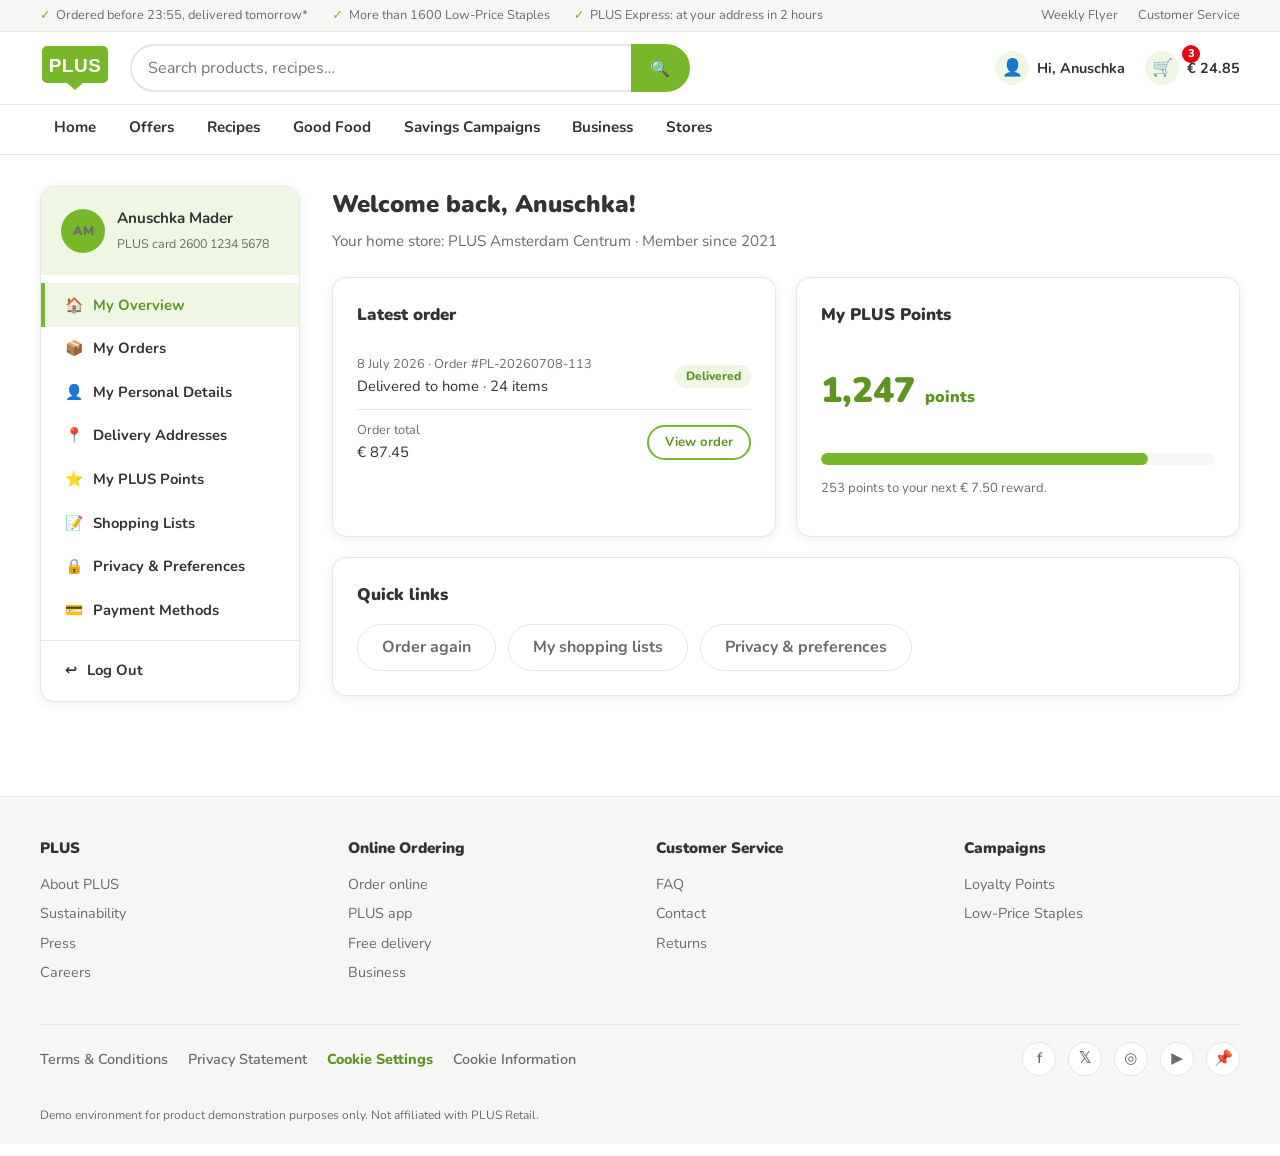
==== account.html @ 3b0ef6b6 "Add files via upload" ====
<!DOCTYPE html>
<!-- DEMO ENVIRONMENT — NOT AFFILIATED WITH PLUS RETAIL. For product demonstration purposes only. -->
<html lang="en">
<head>
  <meta charset="UTF-8">
  <meta name="viewport" content="viewport-fit=cover, width=device-width, initial-scale=1">
  <meta name="robots" content="noindex, nofollow">
  <title>My Account — PLUS Supermarket | Demo</title>

  <!-- ===== ONETRUST CMP SCRIPTS — INSERT HERE ===== -->
  <!-- OneTrust Cookies Consent Notice start -->
  <!-- OneTrust Cookies Consent Notice end -->
  <!-- ============================================== -->

  <link rel="preconnect" href="https://fonts.googleapis.com">
  <link rel="preconnect" href="https://fonts.gstatic.com" crossorigin>
  <link href="https://fonts.googleapis.com/css2?family=Nunito:wght@400;600;700;800;900&display=swap" rel="stylesheet">
  <link rel="stylesheet" href="assets/css/styles.css">
</head>
<body>

  <!-- Top utility bar -->
  <div class="utility-bar">
    <div class="container">
      <span>Ordered before 23:55, delivered tomorrow*</span>
      <span>More than 1600 Low-Price Staples</span>
      <span>PLUS Express: at your address in 2 hours</span>
      <nav class="utility-links" aria-label="Service links">
        <a href="#">Weekly Flyer</a>
        <a href="#">Customer Service</a>
      </nav>
    </div>
  </div>

  <!-- Header -->
  <header class="site-header" id="site-header">
    <div class="container header-main">
      <a class="logo" href="index.html" aria-label="PLUS home">
        <img src="assets/img/plus-logo.svg" alt="PLUS" width="70" height="48">
      </a>

      <form class="search" role="search" onsubmit="return false;">
        <label class="visually-hidden" for="site-search">Search</label>
        <input id="site-search" type="search" placeholder="Search products, recipes…">
        <button type="submit" aria-label="Search">🔍</button>
      </form>

      <div class="header-actions">
        <a class="header-action" href="account.html" aria-current="page">
          <span class="icon" aria-hidden="true">👤</span>
          <span class="action-text">Hi, Anuschka</span>
        </a>
        <a class="header-action cart" href="#" aria-label="Shopping cart, 3 items, 24 euros 85">
          <span class="icon" aria-hidden="true">🛒</span>
          <span class="cart-badge" aria-hidden="true">3</span>
          <span class="action-text">€ 24.85</span>
        </a>
      </div>
    </div>

    <nav class="main-nav" aria-label="Main">
      <div class="container">
        <ul>
          <li><a href="index.html">Home</a></li>
          <li><a href="#">Offers</a></li>
          <li><a href="#">Recipes</a></li>
          <li><a href="#">Good Food</a></li>
          <li><a href="#">Savings Campaigns</a></li>
          <li><a href="#">Business</a></li>
          <li><a href="#">Stores</a></li>
        </ul>
      </div>
    </nav>
  </header>

  <main>
    <div class="container account-layout">

      <!-- Sidebar -->
      <aside class="account-sidebar">
        <div class="account-user">
          <span class="account-avatar" aria-hidden="true">AM</span>
          <div>
            <strong>Anuschka Mader</strong>
            <span>PLUS card 2600 1234 5678</span>
          </div>
        </div>
        <ul class="account-nav" role="tablist" aria-label="Account sections">
          <li><button data-panel="overview" aria-current="true"><span aria-hidden="true">🏠</span> My Overview</button></li>
          <li><button data-panel="orders"><span aria-hidden="true">📦</span> My Orders</button></li>
          <li><button data-panel="details"><span aria-hidden="true">👤</span> My Personal Details</button></li>
          <li><button data-panel="addresses"><span aria-hidden="true">📍</span> Delivery Addresses</button></li>
          <li><button data-panel="points"><span aria-hidden="true">⭐</span> My PLUS Points</button></li>
          <li><button data-panel="lists"><span aria-hidden="true">📝</span> Shopping Lists</button></li>
          <li><button data-panel="privacy"><span aria-hidden="true">🔒</span> Privacy &amp; Preferences</button></li>
          <li><button data-panel="payments"><span aria-hidden="true">💳</span> Payment Methods</button></li>
          <li class="nav-sep" role="presentation"></li>
          <li><button type="button"><span aria-hidden="true">↩</span> Log Out</button></li>
        </ul>
      </aside>

      <!-- Panels -->
      <div class="account-content">

        <!-- My Overview -->
        <section class="account-panel active" id="panel-overview" aria-label="My Overview">
          <h1>Welcome back, Anuschka!</h1>
          <p class="panel-sub">Your home store: PLUS Amsterdam Centrum · Member since 2021</p>

          <div class="card-grid-2">
            <div class="card">
              <h2>Latest order</h2>
              <div class="detail-row">
                <div>
                  <span class="detail-label">8 July 2026 · Order #PL-20260708-113</span>
                  Delivered to home · 24 items
                </div>
                <span class="status-pill">Delivered</span>
              </div>
              <div class="detail-row">
                <div><span class="detail-label">Order total</span>€ 87.45</div>
                <button class="btn btn-secondary" type="button">View order</button>
              </div>
            </div>
            <div class="card">
              <h2>My PLUS Points</h2>
              <p class="points-balance">1,247 <span style="font-size:1rem;">points</span></p>
              <div class="progress" role="progressbar" aria-valuenow="1247" aria-valuemin="0" aria-valuemax="1500" aria-label="Progress to next reward">
                <div class="progress-bar" style="width: 83%;"></div>
              </div>
              <p class="progress-note">253 points to your next € 7.50 reward.</p>
            </div>
          </div>

          <div class="card">
            <h2>Quick links</h2>
            <div class="pref-actions" style="margin-top:0;">
              <button class="btn btn-ghost" type="button" data-goto="orders">Order again</button>
              <button class="btn btn-ghost" type="button" data-goto="lists">My shopping lists</button>
              <button class="btn btn-ghost" type="button" data-goto="privacy">Privacy &amp; preferences</button>
            </div>
          </div>
        </section>

        <!-- My Orders -->
        <section class="account-panel" id="panel-orders" aria-label="My Orders">
          <h1>My Orders</h1>
          <p class="panel-sub">Your recent orders at PLUS.</p>
          <div class="card">
            <table class="data-table">
              <thead>
                <tr><th>Date</th><th>Order no.</th><th>Store</th><th>Total</th><th>Status</th><th></th></tr>
              </thead>
              <tbody>
                <tr>
                  <td>8 Jul 2026</td><td>PL-20260708-113</td><td>PLUS Amsterdam Centrum</td><td>€ 87.45</td>
                  <td><span class="status-pill">Delivered</span></td>
                  <td><button class="btn btn-ghost" type="button">View</button></td>
                </tr>
                <tr>
                  <td>24 Jun 2026</td><td>PL-20260624-078</td><td>PLUS Amsterdam Centrum</td><td>€ 56.12</td>
                  <td><span class="status-pill">Delivered</span></td>
                  <td><button class="btn btn-ghost" type="button">View</button></td>
                </tr>
                <tr>
                  <td>11 Jun 2026</td><td>PL-20260611-041</td><td>PLUS Express</td><td>€ 19.90</td>
                  <td><span class="status-pill">Delivered</span></td>
                  <td><button class="btn btn-ghost" type="button">View</button></td>
                </tr>
              </tbody>
            </table>
          </div>
        </section>

        <!-- My Personal Details -->
        <section class="account-panel" id="panel-details" aria-label="My Personal Details">
          <h1>My Personal Details</h1>
          <p class="panel-sub">Keep your details up to date so we can serve you better.</p>
          <div class="card">
            <div class="detail-row">
              <div><span class="detail-label">Full name</span>Anuschka Mader</div>
              <button class="btn btn-ghost" type="button">Edit</button>
            </div>
            <div class="detail-row">
              <div><span class="detail-label">Date of birth</span>14-03-1987</div>
              <button class="btn btn-ghost" type="button">Edit</button>
            </div>
            <div class="detail-row">
              <div><span class="detail-label">Email address</span>anuschka.mader@example.com</div>
              <button class="btn btn-ghost" type="button">Edit</button>
            </div>
            <div class="detail-row">
              <div><span class="detail-label">Phone number</span>+31 6 12 34 56 78</div>
              <button class="btn btn-ghost" type="button">Edit</button>
            </div>
            <div class="detail-row">
              <div><span class="detail-label">PLUS card number</span>2600 1234 5678</div>
              <button class="btn btn-ghost" type="button">Edit</button>
            </div>
          </div>
        </section>

        <!-- Delivery Addresses -->
        <section class="account-panel" id="panel-addresses" aria-label="Delivery Addresses">
          <h1>Delivery Addresses</h1>
          <p class="panel-sub">Where should we deliver your groceries?</p>
          <div class="card">
            <div class="detail-row">
              <div><span class="detail-label">Home · default</span>Keizersgracht 123, 1015 CJ Amsterdam</div>
              <button class="btn btn-ghost" type="button">Edit</button>
            </div>
            <div class="detail-row">
              <div><span class="detail-label">Work</span>Herengracht 456, 1017 CA Amsterdam</div>
              <button class="btn btn-ghost" type="button">Edit</button>
            </div>
            <div class="detail-row">
              <div></div>
              <button class="btn btn-secondary" type="button">Add address</button>
            </div>
          </div>
        </section>

        <!-- My PLUS Points -->
        <section class="account-panel" id="panel-points" aria-label="My PLUS Points">
          <h1>My PLUS Points</h1>
          <p class="panel-sub">Save points with every purchase and redeem them for rewards.</p>
          <div class="card">
            <h2>Balance</h2>
            <p class="points-balance">1,247 <span style="font-size:1rem;">points</span></p>
            <div class="progress" role="progressbar" aria-valuenow="1247" aria-valuemin="0" aria-valuemax="1500" aria-label="Progress to next reward">
              <div class="progress-bar" style="width: 83%;"></div>
            </div>
            <p class="progress-note">253 points to your next € 7.50 reward.</p>
          </div>
          <div class="card">
            <h2>Recent point activity</h2>
            <table class="data-table">
              <thead><tr><th>Date</th><th>Activity</th><th>Points</th></tr></thead>
              <tbody>
                <tr><td>8 Jul 2026</td><td>Order PL-20260708-113</td><td>+87</td></tr>
                <tr><td>1 Jul 2026</td><td>Bonus: summer campaign</td><td>+150</td></tr>
                <tr><td>24 Jun 2026</td><td>Order PL-20260624-078</td><td>+56</td></tr>
                <tr><td>15 Jun 2026</td><td>Reward redeemed</td><td>−500</td></tr>
              </tbody>
            </table>
          </div>
        </section>

        <!-- Shopping Lists -->
        <section class="account-panel" id="panel-lists" aria-label="Shopping Lists">
          <h1>Shopping Lists</h1>
          <p class="panel-sub">Plan your groceries ahead.</p>
          <div class="card">
            <div class="detail-row">
              <div><span class="detail-label">12 items</span>Weekly basics</div>
              <button class="btn btn-ghost" type="button">Open</button>
            </div>
            <div class="detail-row">
              <div><span class="detail-label">8 items</span>BBQ Saturday</div>
              <button class="btn btn-ghost" type="button">Open</button>
            </div>
            <div class="detail-row">
              <div></div>
              <button class="btn btn-secondary" type="button">New list</button>
            </div>
          </div>
        </section>

        <!-- Privacy & Preferences (UCPM demo centerpiece) -->
        <section class="account-panel" id="panel-privacy" aria-label="Privacy and Preferences">
          <h1>Privacy &amp; Preferences</h1>
          <p class="panel-sub">You decide how we contact you and how your data is used. Change your choices at any time — they take effect immediately.</p>

          <!--
            UCPM INTEGRATION HOOKS:
            Each control carries a data-purpose-id attribute. Wire these to the
            consent platform's collection point / purpose IDs, replacing the
            localStorage persistence in assets/js/preferences.js with real
            consent API receipts (create/update transaction per save).
          -->

          <form id="preference-form" novalidate>

            <div class="card pref-group">
              <h2>Communication channels</h2>
              <p class="pref-group-desc">Choose how you'd like to hear from us.</p>

              <div class="pref-row">
                <div>
                  <span class="pref-label" id="lbl-email">Email newsletter</span>
                  <p class="pref-desc">Offers, campaigns and inspiration by email.</p>
                </div>
                <span class="switch">
                  <input type="checkbox" data-purpose-id="email-marketing" aria-labelledby="lbl-email" checked>
                  <span class="slider"></span>
                </span>
              </div>

              <div class="pref-row">
                <div>
                  <span class="pref-label" id="lbl-sms">SMS / text messages</span>
                  <p class="pref-desc">Short updates about offers and your orders.</p>
                </div>
                <span class="switch">
                  <input type="checkbox" data-purpose-id="sms-marketing" aria-labelledby="lbl-sms">
                  <span class="slider"></span>
                </span>
              </div>

              <div class="pref-row">
                <div>
                  <span class="pref-label" id="lbl-push">Push notifications (PLUS app)</span>
                  <p class="pref-desc">Notifications on your phone via the PLUS app.</p>
                </div>
                <span class="switch">
                  <input type="checkbox" data-purpose-id="push-marketing" aria-labelledby="lbl-push" checked>
                  <span class="slider"></span>
                </span>
              </div>

              <div class="pref-row">
                <div>
                  <span class="pref-label" id="lbl-post">Postal mail (weekly flyer)</span>
                  <p class="pref-desc">The paper flyer in your letterbox every week.</p>
                </div>
                <span class="switch">
                  <input type="checkbox" data-purpose-id="postal-marketing" aria-labelledby="lbl-post" checked>
                  <span class="slider"></span>
                </span>
              </div>
            </div>

            <div class="card pref-group">
              <h2>Topics of interest</h2>
              <p class="pref-group-desc">Tell us what you care about — we'll tailor our updates.</p>
              <div class="choice-grid">
                <label class="choice"><input type="checkbox" data-purpose-id="topic-offers" checked> Weekly offers</label>
                <label class="choice"><input type="checkbox" data-purpose-id="topic-recipes" checked> Recipes &amp; inspiration</label>
                <label class="choice"><input type="checkbox" data-purpose-id="topic-bbq"> BBQ &amp; seasonal</label>
                <label class="choice"><input type="checkbox" data-purpose-id="topic-wine"> Wine &amp; specialty</label>
                <label class="choice"><input type="checkbox" data-purpose-id="topic-sustainability" checked> Sustainability news</label>
                <label class="choice"><input type="checkbox" data-purpose-id="topic-loyalty"> Loyalty campaign updates</label>
              </div>
            </div>

            <div class="card pref-group">
              <h2>Contact frequency</h2>
              <p class="pref-group-desc">How often may we contact you?</p>
              <div class="radio-stack" role="radiogroup" aria-label="Contact frequency">
                <label class="choice">
                  <input type="radio" name="frequency" value="all" data-purpose-id="frequency" checked>
                  <span>All updates<span class="choice-desc">2–3× per week — never miss an offer.</span></span>
                </label>
                <label class="choice">
                  <input type="radio" name="frequency" value="weekly" data-purpose-id="frequency">
                  <span>Weekly digest<span class="choice-desc">One email with the highlights, every Monday.</span></span>
                </label>
                <label class="choice">
                  <input type="radio" name="frequency" value="monthly" data-purpose-id="frequency">
                  <span>Monthly digest<span class="choice-desc">A monthly round-up of the best campaigns.</span></span>
                </label>
                <label class="choice">
                  <input type="radio" name="frequency" value="essential" data-purpose-id="frequency">
                  <span>Only essential service messages<span class="choice-desc">Order confirmations and account notices only.</span></span>
                </label>
              </div>
              <p class="helper-note">💡 Prefer fewer emails? Choose a lower frequency instead of unsubscribing completely.</p>
            </div>

            <div class="card pref-group">
              <h2>Personalisation &amp; data use</h2>
              <p class="pref-group-desc">Control how your data may be used.</p>

              <div class="pref-row">
                <div>
                  <span class="pref-label" id="lbl-personal">Personalised offers based on purchase history</span>
                  <p class="pref-desc">We use your purchases to show offers that fit you.</p>
                </div>
                <span class="switch">
                  <input type="checkbox" data-purpose-id="personalised-offers" aria-labelledby="lbl-personal" checked>
                  <span class="slider"></span>
                </span>
              </div>

              <div class="pref-row">
                <div>
                  <span class="pref-label" id="lbl-adshare">Sharing encrypted data with advertising partners</span>
                  <p class="pref-desc">Encrypted data (such as a hashed email address) may be shared with advertising partners to show personalised ads on and off our websites.</p>
                </div>
                <span class="switch">
                  <input type="checkbox" data-purpose-id="ad-partner-sharing" aria-labelledby="lbl-adshare">
                  <span class="slider"></span>
                </span>
              </div>

              <div class="pref-row">
                <div>
                  <span class="pref-label" id="lbl-analytics">Analytics to improve our services</span>
                  <p class="pref-desc">We analyse usage to measure and improve our campaigns and services.</p>
                </div>
                <span class="switch">
                  <input type="checkbox" data-purpose-id="analytics" aria-labelledby="lbl-analytics" checked>
                  <span class="slider"></span>
                </span>
              </div>
            </div>

            <div class="card">
              <h2>Consent history</h2>
              <p class="pref-group-desc">A record of the choices made on this account.</p>
              <table class="data-table" id="consent-history">
                <thead>
                  <tr><th>Date</th><th>Purpose</th><th>Decision</th><th>Channel</th></tr>
                </thead>
                <tbody><!-- rows rendered by preferences.js --></tbody>
              </table>
            </div>

            <div class="pref-actions">
              <button class="btn btn-primary" type="submit">Save preferences</button>
              <button class="btn btn-secondary" type="button" id="withdraw-all">Withdraw all consent</button>
              <!-- OneTrust standard hook: opens the cookie preference center once the SDK is loaded -->
              <a class="cookie-link ot-sdk-show-settings" href="#">Manage cookie settings</a>
            </div>

          </form>
        </section>

        <!-- Payment Methods -->
        <section class="account-panel" id="panel-payments" aria-label="Payment Methods">
          <h1>Payment Methods</h1>
          <p class="panel-sub">Manage how you pay for your orders.</p>
          <div class="card">
            <div class="detail-row">
              <div><span class="detail-label">Default</span>iDEAL — ING Bank</div>
              <button class="btn btn-ghost" type="button">Edit</button>
            </div>
            <div class="detail-row">
              <div><span class="detail-label">Card</span>Debit card •••• 4821</div>
              <button class="btn btn-ghost" type="button">Edit</button>
            </div>
            <div class="detail-row">
              <div></div>
              <button class="btn btn-secondary" type="button">Add payment method</button>
            </div>
          </div>
        </section>

      </div>
    </div>
  </main>

  <!-- Footer -->
  <footer class="site-footer">
    <div class="container">
      <div class="footer-columns">
        <nav aria-labelledby="fc1">
          <h3 id="fc1">PLUS</h3>
          <ul>
            <li><a href="#">About PLUS</a></li>
            <li><a href="#">Sustainability</a></li>
            <li><a href="#">Press</a></li>
            <li><a href="#">Careers</a></li>
          </ul>
        </nav>
        <nav aria-labelledby="fc2">
          <h3 id="fc2">Online Ordering</h3>
          <ul>
            <li><a href="#">Order online</a></li>
            <li><a href="#">PLUS app</a></li>
            <li><a href="#">Free delivery</a></li>
            <li><a href="#">Business</a></li>
          </ul>
        </nav>
        <nav aria-labelledby="fc3">
          <h3 id="fc3">Customer Service</h3>
          <ul>
            <li><a href="#">FAQ</a></li>
            <li><a href="#">Contact</a></li>
            <li><a href="#">Returns</a></li>
          </ul>
        </nav>
        <nav aria-labelledby="fc4">
          <h3 id="fc4">Campaigns</h3>
          <ul>
            <li><a href="#">Loyalty Points</a></li>
            <li><a href="#">Low-Price Staples</a></li>
          </ul>
        </nav>
      </div>

      <div class="footer-bottom">
        <a href="#">Terms &amp; Conditions</a>
        <a href="#">Privacy Statement</a>
        <!-- OneTrust standard hook: this link reopens the CMP preference center once the SDK is loaded -->
        <a href="#" id="ot-sdk-btn" class="ot-sdk-show-settings">Cookie Settings</a>
        <a href="#">Cookie Information</a>
        <div class="footer-social">
          <a href="#" aria-label="Facebook">f</a>
          <a href="#" aria-label="X">𝕏</a>
          <a href="#" aria-label="Instagram">◎</a>
          <a href="#" aria-label="YouTube">▶</a>
          <a href="#" aria-label="Pinterest">📌</a>
        </div>
      </div>
      <p class="footer-demo-note">Demo environment for product demonstration purposes only. Not affiliated with PLUS Retail.</p>
    </div>
  </footer>

  <div class="toast" id="toast" role="status" aria-live="polite"></div>

  <script src="assets/js/main.js"></script>
  <script src="assets/js/preferences.js"></script>
</body>
</html>
---- assets/css/styles.css ----
/* ============================================================
   PLUS Demo Site — styles.css
   DEMO ENVIRONMENT — NOT AFFILIATED WITH PLUS RETAIL.
   ============================================================ */

:root {
  --plus-green: #76B82A;
  --plus-green-dark: #5E9421;
  --plus-green-pale: #EFF7E4;
  --promo-red: #E30613;
  --text: #333333;
  --text-soft: #6b6b6b;
  --bg: #ffffff;
  --bg-soft: #f6f7f4;
  --border: #e4e6e0;
  --card-shadow: 0 2px 10px rgba(30, 40, 20, 0.08);
  --radius: 10px;
  --radius-lg: 14px;
  --font: "Nunito", "Segoe UI", system-ui, -apple-system, sans-serif;
}

* { box-sizing: border-box; }

html { scroll-behavior: smooth; }

body {
  margin: 0;
  font-family: var(--font);
  color: var(--text);
  background: var(--bg);
  line-height: 1.55;
}

img { max-width: 100%; display: block; }

a { color: var(--plus-green-dark); text-decoration: none; }
a:hover { text-decoration: underline; }

.container {
  width: min(1200px, 100% - 2rem);
  margin-inline: auto;
}

.visually-hidden {
  position: absolute; width: 1px; height: 1px;
  overflow: hidden; clip: rect(0 0 0 0); white-space: nowrap;
}

:focus-visible {
  outline: 3px solid var(--plus-green-dark);
  outline-offset: 2px;
  border-radius: 4px;
}

@media (prefers-reduced-motion: reduce) {
  *, *::before, *::after { animation: none !important; transition: none !important; }
}

/* ---------- Buttons ---------- */
.btn {
  display: inline-block;
  font: inherit;
  font-weight: 700;
  border: none;
  cursor: pointer;
  border-radius: 999px;
  padding: 0.65rem 1.5rem;
  transition: background 0.15s ease, transform 0.1s ease;
}
.btn:active { transform: scale(0.98); }
.btn-primary { background: var(--plus-green); color: #fff; }
.btn-primary:hover { background: var(--plus-green-dark); text-decoration: none; }
.btn-secondary {
  background: #fff; color: var(--plus-green-dark);
  border: 2px solid var(--plus-green);
}
.btn-secondary:hover { background: var(--plus-green-pale); text-decoration: none; }
.btn-ghost {
  background: transparent; color: var(--text-soft);
  border: 1px solid var(--border);
}
.btn-ghost:hover { border-color: var(--text-soft); }

/* ---------- Top utility bar ---------- */
.utility-bar {
  background: var(--bg-soft);
  border-bottom: 1px solid var(--border);
  font-size: 0.8rem;
  color: var(--text-soft);
}
.utility-bar .container {
  display: flex; gap: 1.5rem; align-items: center;
  padding: 0.35rem 0;
  overflow-x: auto;
  white-space: nowrap;
}
.utility-bar span::before {
  content: "✓";
  color: var(--plus-green);
  font-weight: 800;
  margin-right: 0.35rem;
}
.utility-bar .utility-links { margin-left: auto; display: flex; gap: 1.25rem; }
.utility-bar .utility-links a { color: var(--text-soft); }

/* ---------- Header ---------- */
.site-header {
  background: #fff;
  position: sticky;
  top: 0;
  z-index: 50;
  box-shadow: 0 1px 0 var(--border);
  transition: box-shadow 0.2s ease;
}
.site-header.is-stuck { box-shadow: 0 3px 14px rgba(0,0,0,0.1); }

.header-main {
  display: flex; align-items: center; gap: 1.25rem;
  padding: 0.75rem 0;
}
.logo { flex-shrink: 0; }
.logo img, .logo svg { height: 48px; width: auto; }

.search {
  flex: 1;
  display: flex;
  max-width: 560px;
}
.search input {
  flex: 1;
  font: inherit;
  padding: 0.6rem 1rem;
  border: 2px solid var(--border);
  border-right: none;
  border-radius: 999px 0 0 999px;
  min-width: 0;
}
.search input:focus { outline: none; border-color: var(--plus-green); }
.search button {
  border: 2px solid var(--plus-green);
  background: var(--plus-green);
  color: #fff;
  border-radius: 0 999px 999px 0;
  padding: 0 1.1rem;
  cursor: pointer;
  font-size: 1rem;
}
.search button:hover { background: var(--plus-green-dark); border-color: var(--plus-green-dark); }

.header-actions {
  margin-left: auto;
  display: flex; align-items: center; gap: 1.25rem;
}
.header-action {
  display: flex; align-items: center; gap: 0.5rem;
  color: var(--text); font-weight: 700; font-size: 0.9rem;
}
.header-action:hover { color: var(--plus-green-dark); text-decoration: none; }
.header-action .icon {
  width: 34px; height: 34px;
  display: grid; place-items: center;
  background: var(--plus-green-pale);
  border-radius: 50%;
  font-size: 1.05rem;
}
.cart { position: relative; }
.cart-badge {
  position: absolute; top: -6px; right: 40px;
  background: var(--promo-red); color: #fff;
  font-size: 0.7rem; font-weight: 800;
  min-width: 18px; height: 18px;
  display: grid; place-items: center;
  border-radius: 999px;
  padding: 0 4px;
}

/* ---------- Main nav ---------- */
.main-nav { border-top: 1px solid var(--border); }
.main-nav ul {
  list-style: none;
  margin: 0; padding: 0;
  display: flex; gap: 0.25rem;
  overflow-x: auto;
}
.main-nav a, .main-nav button.nav-toggle {
  display: block;
  font: inherit; font-weight: 700; font-size: 0.95rem;
  color: var(--text);
  background: none; border: none; cursor: pointer;
  padding: 0.7rem 0.9rem;
  border-bottom: 3px solid transparent;
  white-space: nowrap;
}
.main-nav a:hover, .main-nav button.nav-toggle:hover {
  color: var(--plus-green-dark);
  border-bottom-color: var(--plus-green);
  text-decoration: none;
}
.nav-item-dropdown { position: relative; }
.nav-dropdown {
  position: absolute; top: 100%; left: 0;
  background: #fff;
  border: 1px solid var(--border);
  border-radius: 0 0 var(--radius) var(--radius);
  box-shadow: var(--card-shadow);
  min-width: 260px;
  padding: 0.5rem 0;
  display: none;
  z-index: 60;
}
.nav-dropdown.open { display: block; }
.nav-dropdown a {
  padding: 0.45rem 1.25rem;
  border: none;
  font-weight: 600;
}
.nav-dropdown a:hover { background: var(--plus-green-pale); }

/* ---------- Hero ---------- */
.hero {
  background: linear-gradient(120deg, var(--plus-green) 0%, var(--plus-green-dark) 100%);
  color: #fff;
  border-radius: var(--radius-lg);
  margin-top: 1.25rem;
  padding: 3rem 2.5rem;
  display: flex; align-items: center; justify-content: space-between; gap: 2rem;
  position: relative;
  overflow: hidden;
}
.hero::after {
  content: "1+1";
  position: absolute;
  right: -1rem; bottom: -3.5rem;
  font-size: 11rem; font-weight: 900;
  color: rgba(255,255,255,0.12);
  line-height: 1;
  pointer-events: none;
}
.hero h1 { margin: 0 0 0.5rem; font-size: clamp(1.6rem, 4vw, 2.6rem); font-weight: 900; }
.hero p { margin: 0 0 1.5rem; font-size: 1.05rem; opacity: 0.95; max-width: 34rem; }
.hero .btn-primary { background: #fff; color: var(--plus-green-dark); }
.hero .btn-primary:hover { background: var(--plus-green-pale); }

/* ---------- Sections ---------- */
.section { padding: 2.5rem 0 0.5rem; }
.section h2 {
  font-size: 1.5rem; font-weight: 900;
  margin: 0 0 1.25rem;
}
.section .section-sub { color: var(--text-soft); margin: -0.9rem 0 1.25rem; }

/* ---------- Promo tile grid ---------- */
.tile-grid {
  display: grid;
  grid-template-columns: repeat(auto-fill, minmax(260px, 1fr));
  gap: 1rem;
}
.tile {
  background: #fff;
  border: 1px solid var(--border);
  border-radius: var(--radius-lg);
  box-shadow: var(--card-shadow);
  overflow: hidden;
  display: flex; flex-direction: column;
  transition: transform 0.15s ease, box-shadow 0.15s ease;
}
.tile:hover { transform: translateY(-3px); box-shadow: 0 6px 18px rgba(30,40,20,0.14); }
.tile-visual {
  height: 130px;
  display: grid; place-items: center;
  font-size: 3rem;
}
.tile-body { padding: 1rem 1.25rem 1.25rem; display: flex; flex-direction: column; gap: 0.4rem; flex: 1; }
.tile-body h3 { margin: 0; font-size: 1.05rem; font-weight: 800; }
.tile-body p { margin: 0; font-size: 0.88rem; color: var(--text-soft); flex: 1; }
.tile-body a { font-weight: 700; }

/* visual background variants for placeholder imagery */
.v-green  { background: var(--plus-green-pale); }
.v-yellow { background: #FFF4D6; }
.v-red    { background: #FDE7E8; }
.v-blue   { background: #E4F0F8; }
.v-orange { background: #FFEAD9; }
.v-gray   { background: var(--bg-soft); }

/* ---------- Offer cards ---------- */
.offer-grid {
  display: grid;
  grid-template-columns: repeat(auto-fill, minmax(230px, 1fr));
  gap: 1rem;
}
.offer-card {
  position: relative;
  background: #fff;
  border: 1px solid var(--border);
  border-radius: var(--radius-lg);
  box-shadow: var(--card-shadow);
  padding: 1.25rem;
  text-align: center;
}
.offer-badge {
  position: absolute; top: 0.75rem; left: 0.75rem;
  background: var(--promo-red); color: #fff;
  font-size: 0.72rem; font-weight: 900;
  padding: 0.3rem 0.6rem;
  border-radius: 999px;
  text-transform: uppercase;
  letter-spacing: 0.03em;
}
.offer-visual {
  height: 110px;
  border-radius: var(--radius);
  display: grid; place-items: center;
  font-size: 2.6rem;
  margin-bottom: 0.75rem;
}
.offer-card h3 { margin: 0 0 0.25rem; font-size: 0.98rem; font-weight: 800; }
.offer-card .offer-unit { font-size: 0.8rem; color: var(--text-soft); margin: 0 0 0.5rem; }
.offer-price { font-size: 1.3rem; font-weight: 900; color: var(--plus-green-dark); }
.offer-price .was {
  font-size: 0.85rem; color: var(--text-soft);
  text-decoration: line-through; font-weight: 600;
  margin-right: 0.4rem;
}

/* ---------- Category grid ---------- */
.category-grid {
  display: grid;
  grid-template-columns: repeat(auto-fill, minmax(160px, 1fr));
  gap: 0.75rem;
}
.category-card {
  background: var(--bg-soft);
  border: 1px solid var(--border);
  border-radius: var(--radius);
  padding: 1rem;
  display: flex; align-items: center; gap: 0.65rem;
  font-weight: 700; font-size: 0.88rem;
  color: var(--text);
}
.category-card:hover { background: var(--plus-green-pale); border-color: var(--plus-green); text-decoration: none; }
.category-card .cat-icon { font-size: 1.4rem; }

/* ---------- Recipe strip ---------- */
.recipe-grid {
  display: grid;
  grid-template-columns: repeat(auto-fill, minmax(230px, 1fr));
  gap: 1rem;
}
.recipe-card {
  border-radius: var(--radius-lg);
  overflow: hidden;
  border: 1px solid var(--border);
  box-shadow: var(--card-shadow);
  background: #fff;
}
.recipe-visual { height: 140px; display: grid; place-items: center; font-size: 3rem; }
.recipe-body { padding: 1rem 1.25rem 1.25rem; }
.recipe-body h3 { margin: 0 0 0.4rem; font-size: 1rem; font-weight: 800; }
.recipe-time {
  display: inline-block;
  background: var(--plus-green-pale);
  color: var(--plus-green-dark);
  font-size: 0.75rem; font-weight: 800;
  border-radius: 999px;
  padding: 0.2rem 0.7rem;
}

/* ---------- Newsletter ---------- */
.newsletter {
  background: var(--plus-green-pale);
  border-radius: var(--radius-lg);
  margin: 3rem 0;
  padding: 2.25rem 2rem;
  display: flex; flex-wrap: wrap; align-items: center; gap: 1.5rem;
}
.newsletter h2 { margin: 0 0 0.35rem; font-size: 1.3rem; font-weight: 900; }
.newsletter p { margin: 0; color: var(--text-soft); font-size: 0.92rem; }
.newsletter form { display: flex; gap: 0.5rem; flex: 1; min-width: 280px; justify-content: flex-end; flex-wrap: wrap; }
.newsletter input {
  font: inherit;
  padding: 0.6rem 1.1rem;
  border: 2px solid var(--border);
  border-radius: 999px;
  min-width: 220px;
}
.newsletter input:focus { outline: none; border-color: var(--plus-green); }
.newsletter .form-note { flex-basis: 100%; text-align: right; font-size: 0.8rem; color: var(--plus-green-dark); font-weight: 700; min-height: 1.2em; }

/* ---------- Footer ---------- */
.site-footer {
  background: var(--bg-soft);
  border-top: 1px solid var(--border);
  margin-top: 2rem;
  font-size: 0.9rem;
}
.footer-columns {
  display: grid;
  grid-template-columns: repeat(auto-fit, minmax(180px, 1fr));
  gap: 2rem;
  padding: 2.5rem 0;
}
.footer-columns h3 { font-size: 0.95rem; font-weight: 900; margin: 0 0 0.75rem; }
.footer-columns ul { list-style: none; margin: 0; padding: 0; display: grid; gap: 0.45rem; }
.footer-columns a { color: var(--text-soft); }
.footer-columns a:hover { color: var(--plus-green-dark); }

.footer-bottom {
  border-top: 1px solid var(--border);
  padding: 1.1rem 0;
  display: flex; flex-wrap: wrap; align-items: center; gap: 1.25rem;
}
.footer-bottom a { color: var(--text-soft); font-weight: 600; }
.footer-bottom a.ot-sdk-show-settings { color: var(--plus-green-dark); font-weight: 800; }
.footer-social { margin-left: auto; display: flex; gap: 0.75rem; }
.footer-social a {
  width: 34px; height: 34px;
  display: grid; place-items: center;
  background: #fff; border: 1px solid var(--border);
  border-radius: 50%;
  font-size: 0.95rem;
}
.footer-social a:hover { background: var(--plus-green-pale); text-decoration: none; }
.footer-demo-note {
  padding: 0 0 1.25rem;
  font-size: 0.75rem; color: var(--text-soft);
}

/* ============================================================
   Account page
   ============================================================ */
.account-layout {
  display: grid;
  grid-template-columns: 260px 1fr;
  gap: 2rem;
  padding: 2rem 0 3rem;
  align-items: start;
}

.account-sidebar {
  background: #fff;
  border: 1px solid var(--border);
  border-radius: var(--radius-lg);
  box-shadow: var(--card-shadow);
  overflow: hidden;
  position: sticky;
  top: 140px;
}
.account-user {
  padding: 1.25rem;
  background: var(--plus-green-pale);
  display: flex; gap: 0.75rem; align-items: center;
}
.account-avatar {
  width: 44px; height: 44px;
  border-radius: 50%;
  background: var(--plus-green);
  color: #fff;
  display: grid; place-items: center;
  font-weight: 900;
}
.account-user strong { display: block; font-size: 0.95rem; }
.account-user span { font-size: 0.78rem; color: var(--text-soft); }

.account-nav { list-style: none; margin: 0; padding: 0.5rem 0; }
.account-nav button {
  display: flex; align-items: center; gap: 0.6rem;
  width: 100%;
  font: inherit; font-weight: 700; font-size: 0.92rem;
  text-align: left;
  background: none; border: none; cursor: pointer;
  color: var(--text);
  padding: 0.65rem 1.25rem;
  border-left: 4px solid transparent;
}
.account-nav button:hover { background: var(--bg-soft); }
.account-nav button[aria-current="true"] {
  border-left-color: var(--plus-green);
  background: var(--plus-green-pale);
  color: var(--plus-green-dark);
}
.account-nav .nav-sep { border-top: 1px solid var(--border); margin: 0.5rem 0; }

.account-panel { display: none; }
.account-panel.active { display: block; animation: panel-in 0.25s ease; }
@keyframes panel-in {
  from { opacity: 0; transform: translateY(6px); }
  to   { opacity: 1; transform: none; }
}
.account-panel h1 { font-size: 1.5rem; font-weight: 900; margin: 0 0 0.4rem; }
.account-panel .panel-sub { color: var(--text-soft); margin: 0 0 1.5rem; font-size: 0.95rem; }

.card {
  background: #fff;
  border: 1px solid var(--border);
  border-radius: var(--radius-lg);
  box-shadow: var(--card-shadow);
  padding: 1.5rem;
  margin-bottom: 1.25rem;
}
.card h2 { font-size: 1.05rem; font-weight: 900; margin: 0 0 1rem; }
.card-grid-2 { display: grid; grid-template-columns: 1fr 1fr; gap: 1.25rem; }

/* data tables */
.data-table { width: 100%; border-collapse: collapse; font-size: 0.9rem; }
.data-table th, .data-table td {
  text-align: left;
  padding: 0.6rem 0.75rem;
  border-bottom: 1px solid var(--border);
}
.data-table th { font-size: 0.78rem; text-transform: uppercase; letter-spacing: 0.04em; color: var(--text-soft); }
.data-table tr:last-child td { border-bottom: none; }
.status-pill {
  display: inline-block;
  background: var(--plus-green-pale); color: var(--plus-green-dark);
  font-size: 0.75rem; font-weight: 800;
  border-radius: 999px;
  padding: 0.15rem 0.65rem;
}

/* details rows */
.detail-row {
  display: flex; justify-content: space-between; align-items: center; gap: 1rem;
  padding: 0.7rem 0;
  border-bottom: 1px solid var(--border);
  font-size: 0.92rem;
}
.detail-row:last-child { border-bottom: none; }
.detail-row .detail-label { color: var(--text-soft); font-size: 0.8rem; display: block; }
.detail-row .btn { padding: 0.35rem 1rem; font-size: 0.82rem; }

/* loyalty */
.points-balance { font-size: 2.2rem; font-weight: 900; color: var(--plus-green-dark); }
.progress {
  background: var(--bg-soft);
  border-radius: 999px;
  height: 12px;
  overflow: hidden;
  margin: 0.75rem 0 0.4rem;
}
.progress-bar { background: var(--plus-green); height: 100%; border-radius: 999px; }
.progress-note { font-size: 0.82rem; color: var(--text-soft); }

/* ---------- Preference center ---------- */
.pref-group { margin-bottom: 0.25rem; }
.pref-group-desc { font-size: 0.88rem; color: var(--text-soft); margin: -0.5rem 0 1rem; }

.pref-row {
  display: flex; align-items: flex-start; justify-content: space-between; gap: 1.5rem;
  padding: 0.85rem 0;
  border-bottom: 1px solid var(--border);
}
.pref-row:last-child { border-bottom: none; }
.pref-row .pref-label { font-weight: 700; font-size: 0.95rem; }
.pref-row .pref-desc { font-size: 0.82rem; color: var(--text-soft); margin-top: 0.1rem; max-width: 46ch; }

/* toggle switch */
.switch { position: relative; display: inline-block; width: 48px; height: 26px; flex-shrink: 0; }
.switch input { position: absolute; opacity: 0; width: 100%; height: 100%; margin: 0; cursor: pointer; }
.switch .slider {
  position: absolute; inset: 0;
  background: #cfd4c9;
  border-radius: 999px;
  transition: background 0.15s ease;
  pointer-events: none;
}
.switch .slider::before {
  content: "";
  position: absolute; top: 3px; left: 3px;
  width: 20px; height: 20px;
  background: #fff;
  border-radius: 50%;
  box-shadow: 0 1px 3px rgba(0,0,0,0.25);
  transition: transform 0.15s ease;
}
.switch input:checked + .slider { background: var(--plus-green); }
.switch input:checked + .slider::before { transform: translateX(22px); }
.switch input:focus-visible + .slider { outline: 3px solid var(--plus-green-dark); outline-offset: 2px; }

/* checkboxes + radios */
.choice-grid { display: grid; grid-template-columns: repeat(auto-fill, minmax(220px, 1fr)); gap: 0.5rem; }
.choice {
  display: flex; align-items: center; gap: 0.6rem;
  border: 1px solid var(--border);
  border-radius: var(--radius);
  padding: 0.6rem 0.9rem;
  font-size: 0.9rem; font-weight: 600;
  cursor: pointer;
}
.choice:hover { background: var(--bg-soft); }
.choice input { accent-color: var(--plus-green); width: 18px; height: 18px; }
.choice:has(input:checked) { border-color: var(--plus-green); background: var(--plus-green-pale); }

.radio-stack { display: grid; gap: 0.5rem; }
.radio-stack .choice { align-items: flex-start; }
.radio-stack .choice input { margin-top: 0.15rem; }
.choice-desc { display: block; font-size: 0.8rem; color: var(--text-soft); font-weight: 500; }

.helper-note {
  background: var(--plus-green-pale);
  border-left: 4px solid var(--plus-green);
  border-radius: 6px;
  padding: 0.7rem 1rem;
  font-size: 0.85rem;
  color: var(--plus-green-dark);
  margin-top: 1rem;
}

.pref-actions {
  display: flex; flex-wrap: wrap; gap: 0.75rem; align-items: center;
  margin-top: 0.5rem;
}
.pref-actions .cookie-link { margin-left: auto; font-weight: 700; font-size: 0.9rem; }

/* toast */
.toast {
  position: fixed;
  left: 50%; bottom: 2rem;
  transform: translate(-50%, 20px);
  background: var(--plus-green-dark);
  color: #fff;
  font-weight: 700;
  border-radius: 999px;
  padding: 0.75rem 1.75rem;
  box-shadow: 0 6px 20px rgba(0,0,0,0.25);
  opacity: 0;
  pointer-events: none;
  transition: opacity 0.25s ease, transform 0.25s ease;
  z-index: 100;
}
.toast.show { opacity: 1; transform: translate(-50%, 0); }

/* ---------- Responsive ---------- */
@media (max-width: 900px) {
  .account-layout { grid-template-columns: 1fr; }
  .account-sidebar { position: static; }
  .account-nav { display: flex; flex-wrap: wrap; padding: 0.25rem; }
  .account-nav li { flex: 1 1 auto; }
  .account-nav button { border-left: none; border-bottom: 3px solid transparent; padding: 0.55rem 0.8rem; justify-content: center; }
  .account-nav button[aria-current="true"] { border-bottom-color: var(--plus-green); }
  .account-nav .nav-sep { display: none; }
  .card-grid-2 { grid-template-columns: 1fr; }
}

@media (max-width: 720px) {
  .header-main { flex-wrap: wrap; }
  .search { order: 3; flex-basis: 100%; max-width: none; }
  .header-action .action-text { display: none; }
  .cart-badge { right: -6px; }
  .hero { flex-direction: column; align-items: flex-start; padding: 2rem 1.5rem; }
  .hero::after { font-size: 7rem; }
  .newsletter form { justify-content: flex-start; }
  .newsletter .form-note { text-align: left; }
  .pref-row { flex-direction: column; gap: 0.6rem; }
  .pref-actions .cookie-link { margin-left: 0; }
}
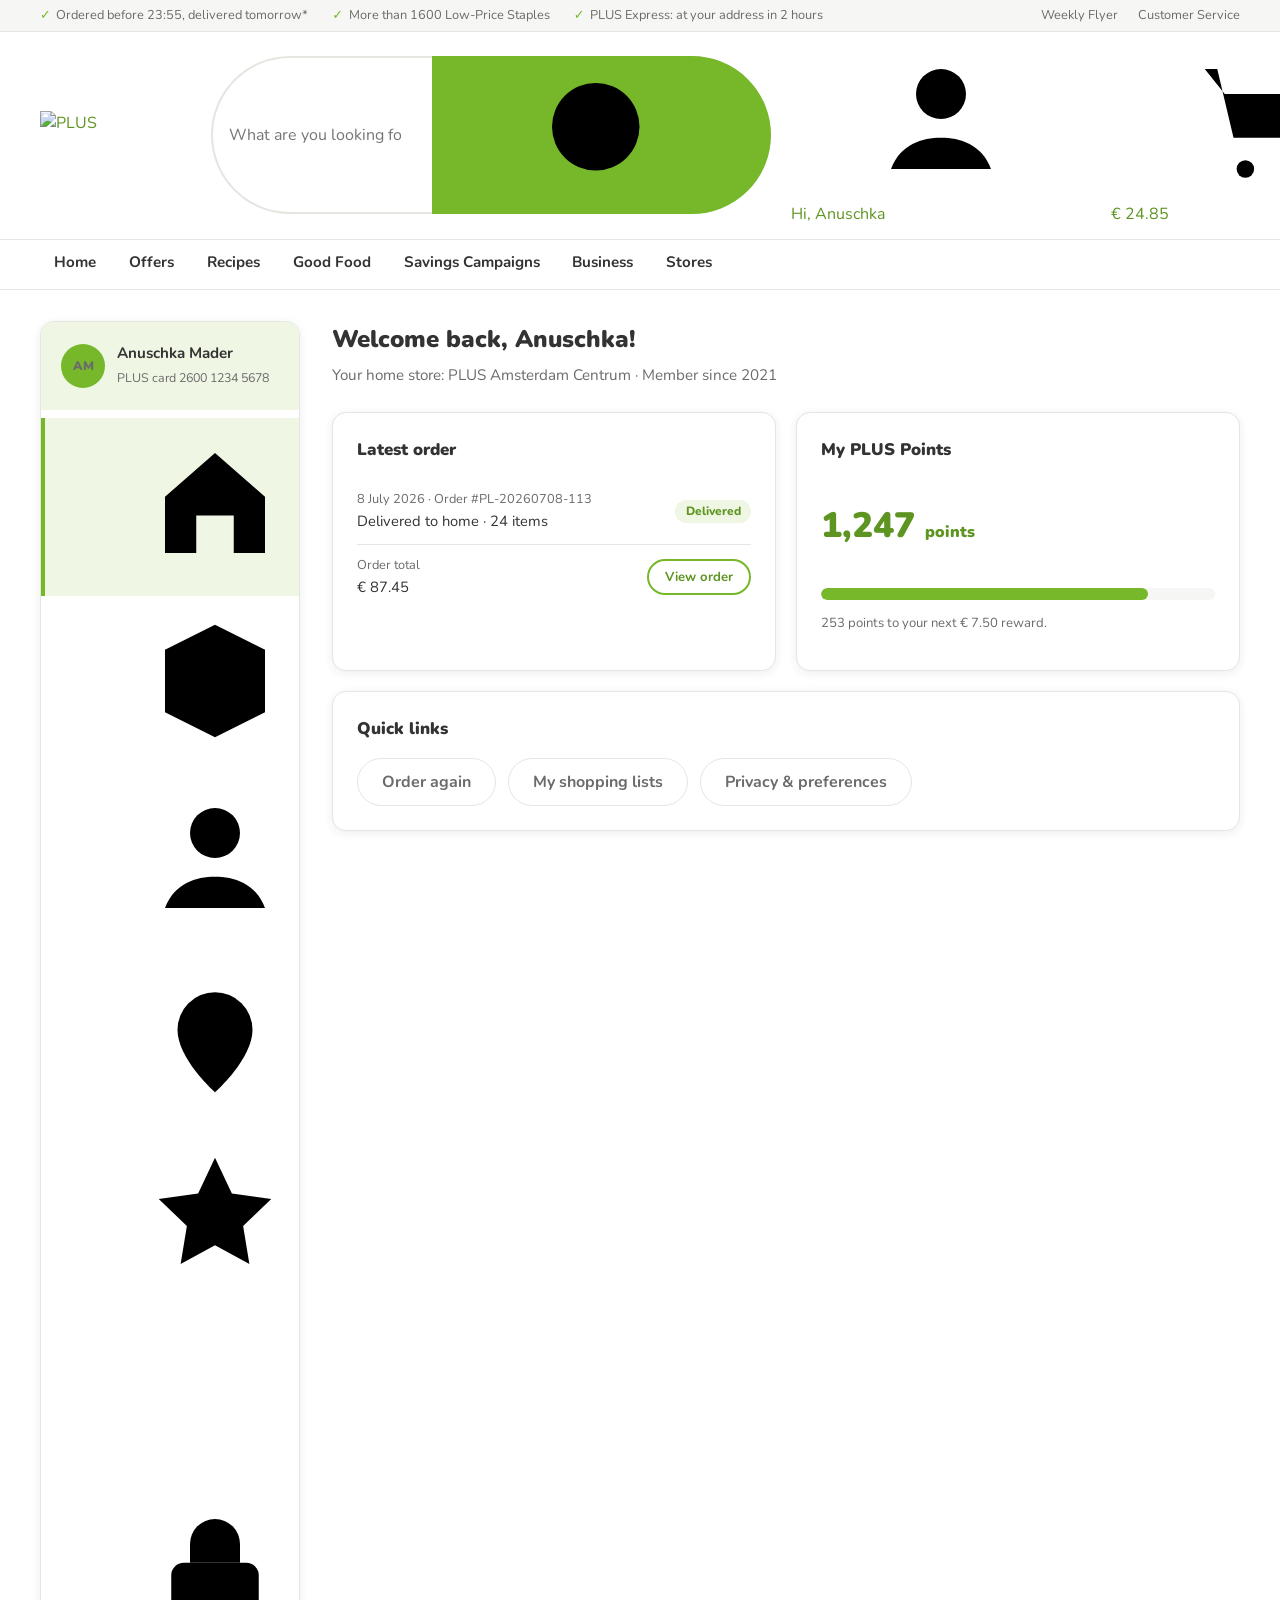
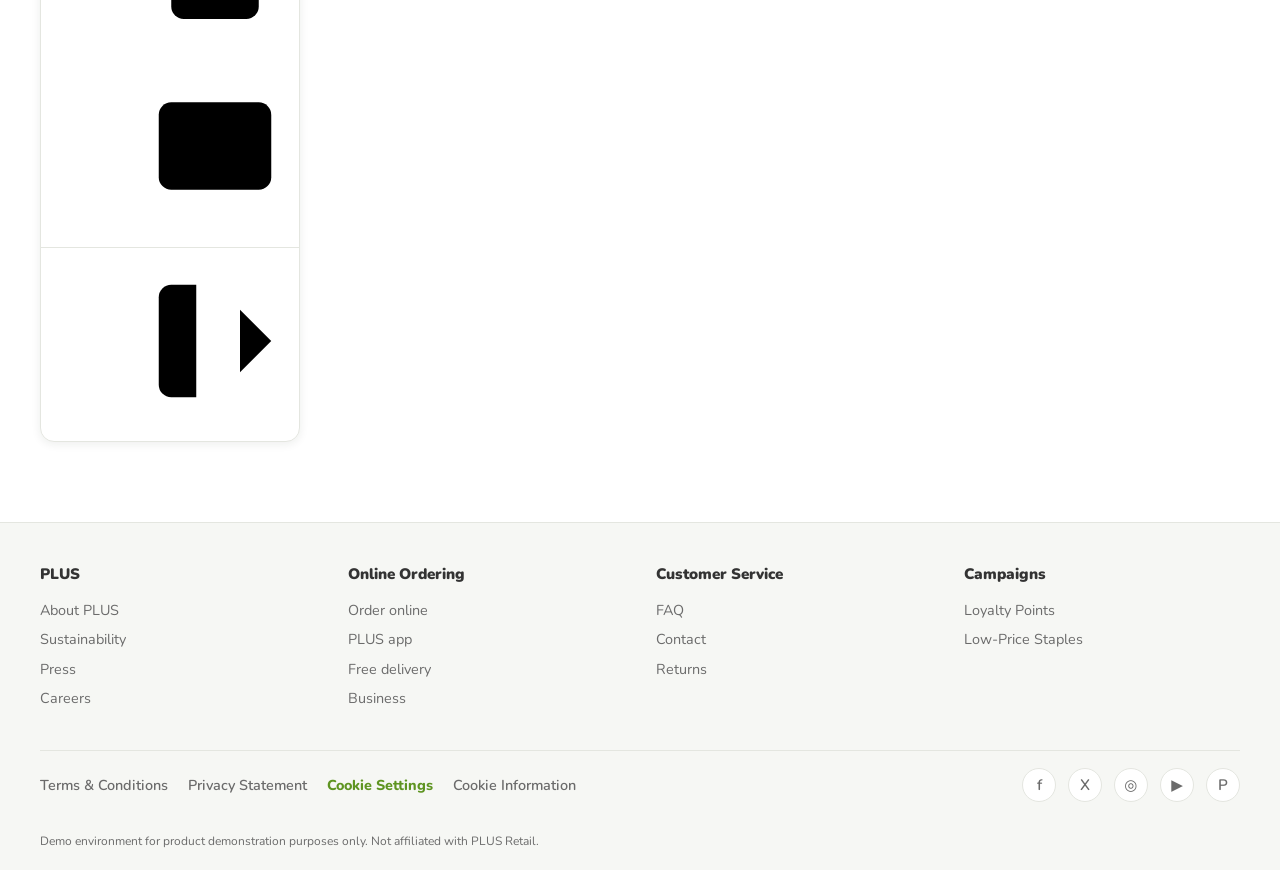
==== commit a7041716: "Update account.html" ====
--- a/account.html
+++ b/account.html
@@ -18,6 +18,21 @@
   <link rel="stylesheet" href="assets/css/styles.css">
 </head>
 <body>
+
+  <!-- Inline SVG icon sprite (no emoji, no external icon fonts) -->
+  <svg xmlns="http://www.w3.org/2000/svg" style="display:none" aria-hidden="true">
+    <symbol id="i-search" viewBox="0 0 24 24"><circle cx="11" cy="11" r="7"/><line x1="16.5" y1="16.5" x2="21" y2="21"/></symbol>
+    <symbol id="i-user" viewBox="0 0 24 24"><circle cx="12" cy="8" r="4"/><path d="M4 20c1.5-4 5-5 8-5s6.5 1 8 5"/></symbol>
+    <symbol id="i-cart" viewBox="0 0 24 24"><circle cx="9.5" cy="20" r="1.4"/><circle cx="17" cy="20" r="1.4"/><path d="M3 4h2l2.6 11h10.9L21 8H6.2"/></symbol>
+    <symbol id="i-home" viewBox="0 0 24 24"><path d="M4 11l8-7 8 7v9h-5v-6h-6v6H4v-9z"/></symbol>
+    <symbol id="i-box" viewBox="0 0 24 24"><path d="M12 3l8 4v10l-8 4-8-4V7l8-4z"/><path d="M4 7l8 4 8-4M12 11v10"/></symbol>
+    <symbol id="i-pin" viewBox="0 0 24 24"><path d="M12 21s-6-5.3-6-10a6 6 0 1112 0c0 4.7-6 10-6 10z"/><circle cx="12" cy="11" r="2"/></symbol>
+    <symbol id="i-star" viewBox="0 0 24 24"><path d="M12 3l2.7 5.7 6.3.9-4.5 4.3 1 6.1-5.5-3-5.5 3 1-6.1L3 9.6l6.3-.9L12 3z"/></symbol>
+    <symbol id="i-list" viewBox="0 0 24 24"><line x1="9" y1="6" x2="20" y2="6"/><line x1="9" y1="12" x2="20" y2="12"/><line x1="9" y1="18" x2="20" y2="18"/><path d="M5 6h.01M5 12h.01M5 18h.01"/></symbol>
+    <symbol id="i-lock" viewBox="0 0 24 24"><rect x="5" y="11" width="14" height="9" rx="2"/><path d="M8 11V8a4 4 0 018 0v3"/></symbol>
+    <symbol id="i-card" viewBox="0 0 24 24"><rect x="3" y="5" width="18" height="14" rx="2"/><line x1="3" y1="10" x2="21" y2="10"/></symbol>
+    <symbol id="i-out" viewBox="0 0 24 24"><path d="M9 21H5a2 2 0 01-2-2V5a2 2 0 012-2h4"/><path d="M16 17l5-5-5-5"/><line x1="21" y1="12" x2="9" y2="12"/></symbol>
+  </svg>
 
   <!-- Top utility bar -->
   <div class="utility-bar">
@@ -36,22 +51,22 @@
   <header class="site-header" id="site-header">
     <div class="container header-main">
       <a class="logo" href="index.html" aria-label="PLUS home">
-        <img src="assets/img/plus-logo.svg" alt="PLUS" width="70" height="48">
+        <img src="assets/img/plus-logo-white.svg" alt="PLUS" width="126" height="40">
       </a>
 
       <form class="search" role="search" onsubmit="return false;">
         <label class="visually-hidden" for="site-search">Search</label>
-        <input id="site-search" type="search" placeholder="Search products, recipes…">
-        <button type="submit" aria-label="Search">🔍</button>
+        <input id="site-search" type="search" placeholder="What are you looking for?">
+        <button type="submit" aria-label="Search"><svg class="ico"><use href="#i-search"/></svg></button>
       </form>
 
       <div class="header-actions">
-        <a class="header-action" href="account.html" aria-current="page">
-          <span class="icon" aria-hidden="true">👤</span>
+        <a class="header-pill pill-light" href="account.html" aria-current="page">
+          <svg class="ico" aria-hidden="true"><use href="#i-user"/></svg>
           <span class="action-text">Hi, Anuschka</span>
         </a>
-        <a class="header-action cart" href="#" aria-label="Shopping cart, 3 items, 24 euros 85">
-          <span class="icon" aria-hidden="true">🛒</span>
+        <a class="header-pill pill-dark cart" href="#" aria-label="Shopping cart, 3 items, 24 euros 85">
+          <svg class="ico" aria-hidden="true"><use href="#i-cart"/></svg>
           <span class="cart-badge" aria-hidden="true">3</span>
           <span class="action-text">€ 24.85</span>
         </a>
@@ -86,16 +101,16 @@
           </div>
         </div>
         <ul class="account-nav" role="tablist" aria-label="Account sections">
-          <li><button data-panel="overview" aria-current="true"><span aria-hidden="true">🏠</span> My Overview</button></li>
-          <li><button data-panel="orders"><span aria-hidden="true">📦</span> My Orders</button></li>
-          <li><button data-panel="details"><span aria-hidden="true">👤</span> My Personal Details</button></li>
-          <li><button data-panel="addresses"><span aria-hidden="true">📍</span> Delivery Addresses</button></li>
-          <li><button data-panel="points"><span aria-hidden="true">⭐</span> My PLUS Points</button></li>
-          <li><button data-panel="lists"><span aria-hidden="true">📝</span> Shopping Lists</button></li>
-          <li><button data-panel="privacy"><span aria-hidden="true">🔒</span> Privacy &amp; Preferences</button></li>
-          <li><button data-panel="payments"><span aria-hidden="true">💳</span> Payment Methods</button></li>
+          <li><button data-panel="overview" aria-current="true"><span aria-hidden="true"><svg class="ico"><use href="#i-home"/></svg></span> My Overview</button></li>
+          <li><button data-panel="orders"><span aria-hidden="true"><svg class="ico"><use href="#i-box"/></svg></span> My Orders</button></li>
+          <li><button data-panel="details"><span aria-hidden="true"><svg class="ico"><use href="#i-user"/></svg></span> My Personal Details</button></li>
+          <li><button data-panel="addresses"><span aria-hidden="true"><svg class="ico"><use href="#i-pin"/></svg></span> Delivery Addresses</button></li>
+          <li><button data-panel="points"><span aria-hidden="true"><svg class="ico"><use href="#i-star"/></svg></span> My PLUS Points</button></li>
+          <li><button data-panel="lists"><span aria-hidden="true"><svg class="ico"><use href="#i-list"/></svg></span> Shopping Lists</button></li>
+          <li><button data-panel="privacy"><span aria-hidden="true"><svg class="ico"><use href="#i-lock"/></svg></span> Privacy &amp; Preferences</button></li>
+          <li><button data-panel="payments"><span aria-hidden="true"><svg class="ico"><use href="#i-card"/></svg></span> Payment Methods</button></li>
           <li class="nav-sep" role="presentation"></li>
-          <li><button type="button"><span aria-hidden="true">↩</span> Log Out</button></li>
+          <li><button type="button"><span aria-hidden="true"><svg class="ico"><use href="#i-out"/></svg></span> Log Out</button></li>
         </ul>
       </aside>
 
@@ -364,7 +379,7 @@
                   <span>Only essential service messages<span class="choice-desc">Order confirmations and account notices only.</span></span>
                 </label>
               </div>
-              <p class="helper-note">💡 Prefer fewer emails? Choose a lower frequency instead of unsubscribing completely.</p>
+              <p class="helper-note">Prefer fewer emails? Choose a lower frequency instead of unsubscribing completely.</p>
             </div>
 
             <div class="card pref-group">
@@ -497,10 +512,10 @@
         <a href="#">Cookie Information</a>
         <div class="footer-social">
           <a href="#" aria-label="Facebook">f</a>
-          <a href="#" aria-label="X">𝕏</a>
+          <a href="#" aria-label="X">X</a>
           <a href="#" aria-label="Instagram">◎</a>
           <a href="#" aria-label="YouTube">▶</a>
-          <a href="#" aria-label="Pinterest">📌</a>
+          <a href="#" aria-label="Pinterest">P</a>
         </div>
       </div>
       <p class="footer-demo-note">Demo environment for product demonstration purposes only. Not affiliated with PLUS Retail.</p>
